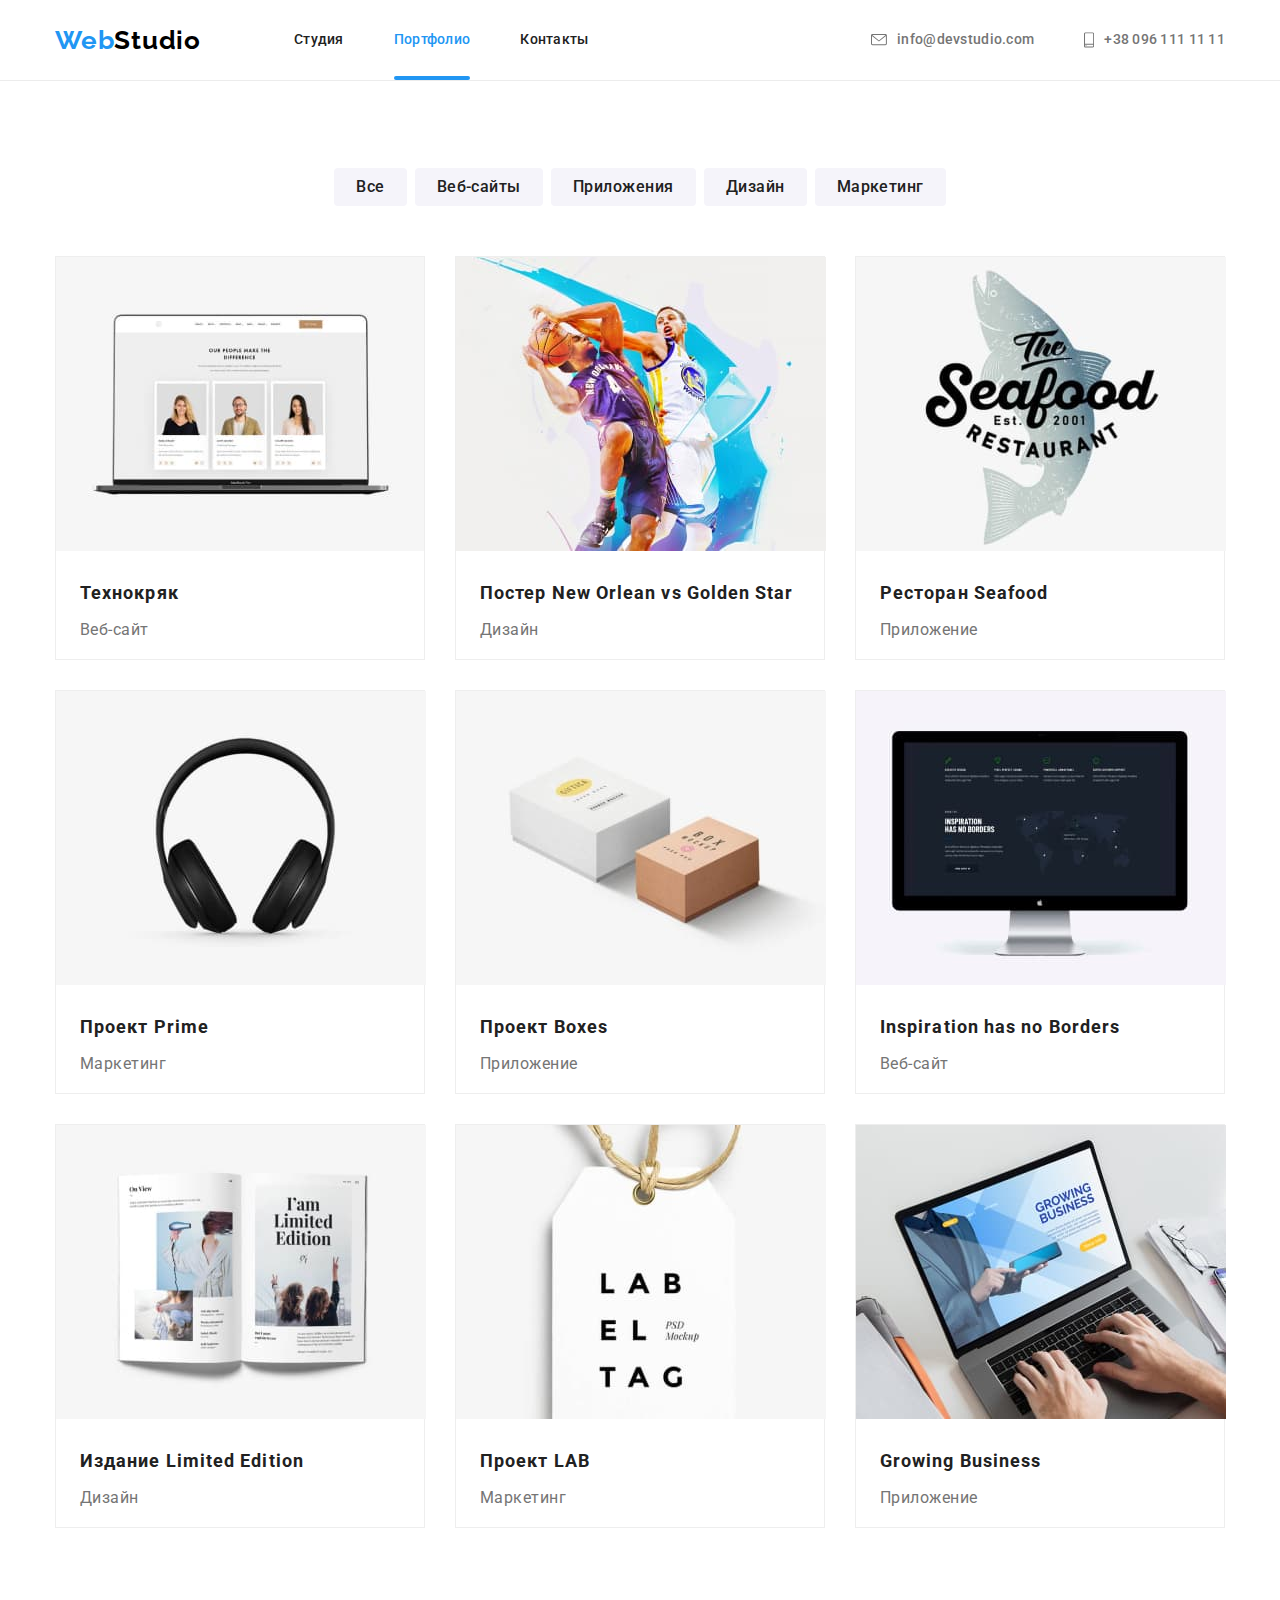
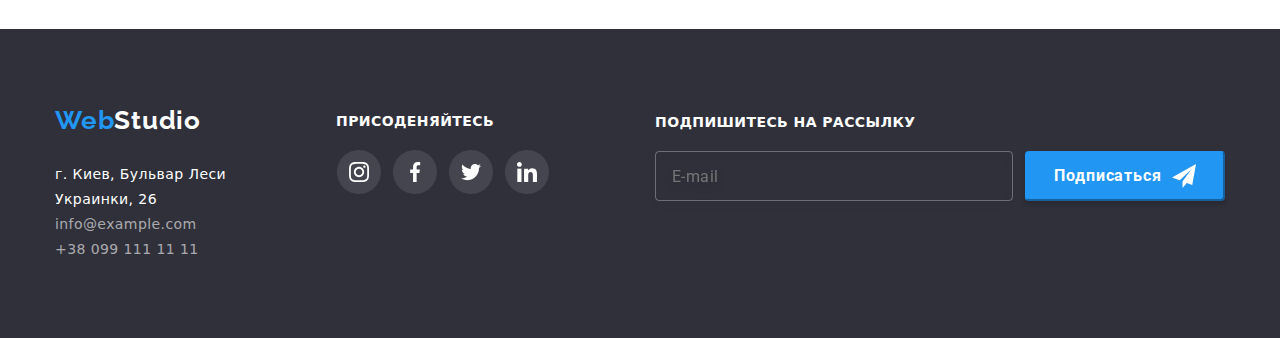
==== portfolio.html @ e0a7408a "start" ====
<!DOCTYPE html>
<!--goit-markup-hw-06 DENYS TYMOFIEIEV-->
<!--Страница Портфолио-->
<html lang="ru">
  <head>
    <meta charset="UTF-8" />
    <meta name="viewport" content="width=device-width, initial-scale=1.0" />
    <title>Портфолио</title>
    <!--Connect stylesheet file-->
    <link
      href="https://fonts.googleapis.com/css2?family=Raleway:wght@400;500;700&family=Roboto:wght@400;500;700;900&display=swap"
      rel="stylesheet"
    />
    <link rel="stylesheet" href="./css/modern-normalize.css" />
    <link rel="stylesheet" href="./css/styles.css" />
  </head>
  <body>
    <header>
      <!-- Main navigation block -->
      <div class="container">
        <nav>
          <!--Logo links in the header-->
          <a href="./">
            <p class="logo-portfolio">
              <span class="logo-blue">Web</span
              ><span class="logo-black">Studio</span>
            </p>
          </a>
          <!--Navigation list links in header-->
          <ul class="nav-block">
            <li class="list"><a href="./">Студия</a></li>
            <li class="list">
              <div>
                <a class="active-link" href="./portfolio.html">Портфолио</a>
              </div>
            </li>
            <li class="list"><a href="">Контакты</a></li>
          </ul>
        </nav>
        <!--Contacts links list in the header-->
        <ul class="ul-contacts">
          <li class="list-contacts">
            <a href="mailto:info@devstudio.com"
              ><svg class="icon-header" width="16" height="12">
                <use href="./images/sprite.svg#icon-hover"></use>
              </svg>
              info@devstudio.com
            </a>
          </li>
          <li class="list-contacts">
            <a href="tel:+380961111111"
              ><svg class="icon-header" width="10" height="16">
                <use href="./images/sprite.svg#icon-smartphone"></use>
              </svg>
              +38 096 111 11 11
            </a>
          </li>
        </ul>
      </div>
    </header>
    <hr
      class="container-head zero"
      align="center"
      width="100%"
      size="1"
      color="#ececec"
    />
    <main>
      <!--main content new page-->
      <h1 class="no-display">Портфолио</h1>
      <!--Section button select-->
      <div class="portfolio-content container">
        <ul class="search-menu">
          <li><button class="filter">Все</button></li>
          <li><button class="filter">Веб-сайты</button></li>
          <li><button class="filter">Приложения</button></li>
          <li><button class="filter">Дизайн</button></li>
          <li><button class="filter">Маркетинг</button></li>
        </ul>
      </div>
      <section class="portfolio-section">
        <div class="container">
          <!--Content-projects-section-->
          <ul class="portfolio-projects">
            <li class="project-li">
              <a href=""
                ><div class="project-im">
                  <img
                    src="images/img-portfolio/img-tehnocrack.jpg"
                    alt="Приложение на ноутбуке"
                  />
                  <p class="project-text">
                    Технокряк это современная площадка распространения
                    коронавируса. Компании используют эту платформу для
                    цифрового шпионажа и атак на защищённые сервера конкурентов.
                  </p>
                </div>

                <h2 class="img-head">Технокряк</h2>
                <p class="img-p">Веб-сайт</p>
              </a>
            </li>
            <li>
              <a href=""
                ><img
                  src="images/img-portfolio/img-poster-neworlean.jpg"
                  alt="Баскетболисты на постере"
                />
                <h2 class="img-head">Постер New Orlean vs Golden Star</h2>
                <p class="img-p">Дизайн</p>
              </a>
            </li>
            <li>
              <a href=""
                ><img
                  src="images/img-portfolio/img-rest-sea-food.jpg"
                  alt="Логотип ресторана Seafood"
                />
                <h2 class="img-head">Ресторан Seafood</h2>
                <p class="img-p">Приложение</p>
              </a>
            </li>
            <li>
              <a href=""
                ><img
                  src="images/img-portfolio/img-proj-prime.jpg"
                  alt="Наушники"
                />
                <h2 class="img-head">Проект Prime</h2>
                <p class="img-p">Маркетинг</p>
              </a>
            </li>
            <li>
              <a href=""
                ><img
                  src="images/img-portfolio/img-proj-boxes.jpg"
                  alt="2 картонные коробки"
                />
                <h2 class="img-head">Проект Boxes</h2>
                <p class="img-p">Приложение</p>
              </a>
            </li>
            <li>
              <a href=""
                ><img
                  src="images/img-portfolio/img-inspiration-no-borders.jpg"
                  alt="Приложение на MacBook"
                />
                <h2 class="img-head">Inspiration has no Borders</h2>
                <p class="img-p">Веб-сайт</p>
              </a>
            </li>
            <li>
              <a href=""
                ><img
                  src="images/img-portfolio/img-limited-edition.jpg"
                  alt="Книга"
                />
                <h2 class="img-head">Издание Limited Edition</h2>
                <p class="img-p">Дизайн</p>
              </a>
            </li>
            <li>
              <a href=""
                ><img
                  src="images/img-portfolio/img-proj-lab.jpg"
                  alt="Этикетка проекта LAB"
                />
                <h2 class="img-head">Проект LAB</h2>
                <p class="img-p">Маркетинг</p>
              </a>
            </li>
            <li>
              <a href=""
                ><img
                  src="images/img-portfolio/img-growing-business.jpg"
                  alt="Приложение Growing Business на ноутбуке"
                />
                <h2 class="img-head">Growing Business</h2>
                <p class="img-p">Приложение</p>
              </a>
            </li>
          </ul>
        </div>
      </section>
    </main>
    <footer>
      <!--Logo links in the header-->
      <!--Logo links in the header-->
      <div class="container down-page">
        <ul class="footer-ul">
          <li class="footer-col">
            <a href="./">
              <p class="logodown">
                <span class="logo-blue">Web</span><span class="logo-white">Studio</span>
              </p>
            </a>
            <address class="adr">
              <span>г. Киев, Бульвар Леси Украинки, 26</span> <br />
              <a href="mailto:info@example.com"> info@example.com </a>
              <br />
              <a href="tel:++++++++79212285443"> +38 099 111 11 11 </a>
            </address>
          </li>
          <li>
            <p class="add">ПРИСОДЕНЯЙТЕСЬ</p>
            <ul class="social-ul-down">
              <li class="social-li-down">
                <a href="">
                  <svg class="social-link" width="20" height="20">
                    <use href="./images/sprite.svg#icon-instagram"></use>
                  </svg>
                </a>
              </li>
              <li class="social-li-down">
                <a href="">
                  <svg class="social-link" width="20" height="20">
                    <use href="./images/sprite.svg#icon-facebook"></use>
                  </svg>
                </a>
              </li>
              <li class="social-li-down">
                <a href="">
                  <svg class="social-link" width="20" height="20">
                    <use href="./images/sprite.svg#icon-twitter"></use>
                  </svg>
                </a>
              </li>
              <li class="social-li-down">
                <a href="">
                  <svg class="social-link" width="20" height="20">
                    <use href="./images/sprite.svg#icon-linkedin"></use>
                  </svg>
                </a>
              </li>
            </ul>
          </li>
          <li>
            <div class="subscribe-div">
              <label class="subscribe-label" for="sum-mail">ПОДПИШИТЕСЬ НА РАССЫЛКУ</label>
              <input class="subscribe-input" type="email" name="r-email" id="sub-mail" placeholder="E-mail" />
      
            </div>
          <li>
            <button type="submit" class="subscribe-button" id="sub-mail">
              <span>Подписаться </span>
              <svg class="icon-subs" width="24" height="24">
                <use href="./images/sprite.svg#icon-send"></use>
              </svg>
            </button>
          </li>
          </li>
        </ul>
      </div>
    </footer>
  </body>
</html>
---- css/styles.css ----
/*Палітра основних кольорів*/
/*Logo-blue color: #2196F3;*/
/*Logo-black color: #000000;*/
/*Logo-white color: #FFFFFF;*/
/*h2-text color: #212121;*/
/*p-text color: #757575;*/
/*footer-header background: #2F303A;*/
/*our team section background: #F5F4FA;*/
:root {
  --Logo-blue-color: #2196f3;
  --Logo-black-color: #000000;
  --Logo-white-color: #ffffff;
  --h2-text-color: #212121;
  --p-text-color: #757575;
  --footer-header-background: #2f303a;
  --our-team-background: #f5f4fa;
  --new-bg-hero: #c4c4c4;
}
header > div {
  align-items: center;

  background-color: var(--Logo-white-color);
  font-family: Roboto;
  font-style: normal;
  font-weight: 500;
  font-size: 14px;
  line-height: 1.14;
  letter-spacing: 0.02em;
}
main {
  font-family: Roboto;
}
a {
  text-decoration: none;
}
ul {
  list-style: none;
  padding-left: 0;
}
h1 {
  margin-top: 0;
  margin-bottom: 0;
}
h2 {
  margin-top: 0;
  margin-bottom: 0;

  color: var(--h2-text-color);
  font-style: normal;
  font-weight: bold;
  font-size: 36px;
  line-height: 42px;
  letter-spacing: 0.03em;
}
/*Logo style*/
nav > a {
  display: block;
  margin-right: 93px;
}
p.logo {
  font-family: Raleway;
  font-style: normal;
  font-weight: bold;
  font-size: 26px;
  line-height: 31px;
  letter-spacing: 0.03em;
  text-shadow: 0px 4px 4px rgba(0, 0, 0, 0.25);
}
p.logo-portfolio {
  font-family: Raleway;
  font-style: normal;
  font-weight: bold;
  font-size: 26px;
  line-height: 31px;
  letter-spacing: 0.03em;
}
p.logodown {
  margin: 0px, 0px, 20px, 0px;
  font-family: Raleway;
  font-style: normal;
  font-weight: bold;
  font-size: 26px;
  line-height: 31px;
  letter-spacing: 0.03em;
}
span.logo-blue {
  color: var(--Logo-blue-color);
}
span.logo-black {
  color: var(--Logo-black-color);
}
span.logo-white {
  color: var(--Logo-white-color);
}
nav {
  display: flex;
  align-items: center;
}
/*Загальні параметри контейнера для макета*/
.container {
  display: flex;
  width: 1200px;
  padding-left: 15px;
  padding-right: 15px;
  margin-left: auto;
  margin-right: auto;
}
header > div {
  align-items: center;
  max-height: 80px;

  background-color: var(--Logo-white-color);
  font-family: Roboto;
  font-style: normal;
  font-weight: 500;
  font-size: 14px;
  line-height: 1.14;
  letter-spacing: 0.02em;
}
.list > a {
  color: var(--h2-text-color);
  transition-property: color;
  transition-duration: 250ms;
  transition-timing-function: cubic-bezier(0.4, 0, 0.2, 1);
}
.list > a:hover,
.list > a:focus {
  color: var(--Logo-blue-color);
}
/*Пошта та телефон в хедері*/
.ul-contacts {
  display: flex;
  align-items: center;
  margin-left: auto;
}
.ul-contacts li:not(:last-child) {
  margin-right: 50px;
}

.list-contacts > a {
  display: flex;
  align-items: center;
  color: var(--p-text-color);
  fill: #757575;
  transition-property: color fill;
  transition-duration: 250ms;
  transition-timing-function: cubic-bezier(0.4, 0, 0.2, 1);
}
.list-contacts > a:hover,
.list-contacts > a:focus {
  color: var(--Logo-blue-color);
  fill: var(--Logo-blue-color);
}
.list {
  position: relative;
}

.list div::after {
  content: "";
  position: absolute;

  width: 100%;
  height: 4px;
  border-radius: 2px;
  bottom: -32px;
  left: 0px;
  background-color: var(--Logo-blue-color);
}
/* nav-block стилі для блоку посилань хедера*/
.nav-block {
  display: flex;
  padding-left: 0;
}
.nav-block li:not(:last-child) {
  margin-right: 50px;
}
/* Оформлення ГЕРОЯ*/
.hero {
  display: flex;
  flex-direction: column;
  justify-content: center;
  align-items: center;

  font-family: Roboto;
}
.hero-section {
  padding-top: 184px;
  padding-bottom: 184px;
  background-color: var(--new-bg-hero);
  background-image: linear-gradient(
      to right,
      rgba(47, 48, 58, 0.4),
      rgba(47, 48, 58, 0.4)
    ),
    url("../images/image-for-hero.jpg");
  background-repeat: no-repeat;
  background-position: center;
}
.hero > h1 {
  color: var(--Logo-white-color);
  font-family: Roboto;
  font-style: normal;
  font-weight: 900;
  font-size: 44px;
  line-height: 60px;
  text-align: center;
  letter-spacing: 0.06em;
  text-transform: uppercase;
}
.hero-button {
  box-sizing: content-box;
  width: 200px;
  height: 50px;
  margin: 30px;
  border: var(--Logo-blue-color);
  border-radius: 4px;
  background-color: var(--Logo-blue-color);
  color: var(--Logo-white-color);
  font-style: normal;
  font-weight: bold;
  font-size: 16px;
  line-height: 30px;
  letter-spacing: 0.06em;

  transition-property: background-color;
  transition-duration: 250ms;
  transition-timing-function: cubic-bezier(0.4, 0, 0.2, 1);
}
.hero-button:hover,
.hero-button:focus {
  background-color: #188ce8;
  color: var(--Logo-white-color);
  font-style: normal;
  font-weight: bold;
  font-size: 16px;
  line-height: 30px;
  text-align: center;
  letter-spacing: 0.06em;
}
/*Оформлення ПЕРЕВАГИ*/
.advantage {
  padding-top: 94px;
}

.advantage h3 {
  margin-top: 30px;
  margin-bottom: 10px;
  color: var(--h2-text-color);
  font-style: normal;
  font-weight: bold;
  font-size: 14px;
  line-height: 16px;
  letter-spacing: 0.03em;
  text-transform: uppercase;
}
.advantage p {
  max-width: 270px;
  margin: 0;

  color: var(--p-text-color);
  font-style: normal;
  font-weight: normal;
  font-size: 14px;
  line-height: 24px;
  letter-spacing: 0.03em;
}
.advantage ul {
  display: flex;
  margin-bottom: 0;
  justify-content: space-between;
}
.advantage li:not(:last-child) {
  margin-right: 30px;
}
/* Оформлення ЧИМ МИ ЗАЙМАЄМОСЯ */
.section-wedo {
  padding-top: 94px;
  padding-bottom: 94px;
}
.wedo {
  flex-direction: column;
  margin-bottom: 0px;
}
.wedo > h2 {
  text-align: center;
  margin-bottom: 0px;
}
.wedo-img a {
  display: block;
  margin-bottom: 0px;
}
.wedo-img {
  display: flex;
  justify-content: space-between;
  margin-top: 50px;
  margin-bottom: 0px;
}
.wedo-li {
  position: relative;
  max-height: 294px;
}
.wedo-box {
  position: absolute;

  width: 100%;
  height: 70px;
  margin: 0%;
  bottom: 0px;
  left: 0px;
  display: flex;
  justify-content: center;
  align-items: center;
  font-style: normal;

  font-weight: bold;
  font-size: 14px;
  line-height: 16px;
  text-align: center;
  letter-spacing: 0.03em;
  text-transform: uppercase;

  color: var(--Logo-white-color);
  background: rgba(47, 48, 58, 0.8);
  pointer-events: none;
}
/* Оформлення Наша Команда*/
.team-section {
  padding-top: 94px;
  padding-bottom: 94px;
  background-color: var(--our-team-background);
}
.team {
  flex-direction: column;
  justify-content: center;
  align-items: center;
  font-style: normal;
  font-weight: 500;
  font-size: 16px;
  line-height: 19px;
  text-align: center;
  letter-spacing: 0.03em;
}
.team > h2 {
  margin-bottom: 50px;
  font-style: normal;
  font-weight: bold;
  font-size: 36px;
  line-height: 42px;
  text-align: center;
  letter-spacing: 0.03em;
}
.team > ul {
  display: flex;
  margin-bottom: 0px;
  margin-top: 0px;
  margin-left: auto;
  margin-right: auto;
  justify-content: space-between;
}
.team-ul > li {
  max-width: 270px;
  max-height: 428px;

  background-color: var(--Logo-white-color);
  box-shadow: 0px 1px 3px rgba(0, 0, 0, 0.12), 0px 1px 1px rgba(0, 0, 0, 0.14),
    0px 2px 1px rgba(0, 0, 0, 0.2);
  border-radius: 0px 0px 4px 4px;
}
.team li:not(:last-child) {
  margin-right: 30px;
}
.team h3 {
  padding-top: 30px;
  margin-bottom: 10px;
  margin-top: 0px;
  color: var(--h2-text-color);
  font-style: normal;
  font-weight: 500;
  font-size: 16px;
  line-height: 19px;
  text-align: center;
  letter-spacing: 0.03em;
}
.team p {
  box-sizing: border-box;
  padding-bottom: 16px;
  margin-top: 0px;
  margin-bottom: 0px;
  color: var(--p-text-color);
  font-style: normal;
  font-weight: normal;
  font-size: 16px;
  line-height: 19px;
  text-align: center;
  letter-spacing: 0.03em;
}
/*Елементи підвалу*/
footer {
  display: flex;
  padding-top: 60px;
  padding-bottom: 60px;
  background-color: var(--footer-header-background);
}
.footer-ul {
  display: flex;
  flex-direction: row;
}

address {
  font-style: normal;
  font-weight: normal;
  font-size: 14px;
  line-height: 24px;
  letter-spacing: 0.03em;
}
.footer-col {
  margin-right: 70px;
}
.down-page {
  flex-direction: column;
  align-items: flex-start;
}
footer a > p {
  margin-top: 0;
}

.adr span {
  margin-bottom: 9px;
  color: var(--Logo-white-color);
  font-style: normal;
  font-weight: normal;
  font-size: 14px;
  line-height: 1.71;
  /* or 171% */
  letter-spacing: 0.03em;
}
.adr a {
  color: rgba(255, 255, 255, 0.6);
  font-style: normal;
  font-weight: normal;
  font-size: 14px;
  line-height: 1.71;
  /* or 171% */
  letter-spacing: 0.03em;
  margin-bottom: 9px;
}
a.active-link {
  color: var(--Logo-blue-color);
}
button.filter {
  padding: 6px 22px 6px 22px;
  color: var(--h2-text-color);
  background-color: var(--our-team-background);
  font-style: normal;
  font-weight: 500;
  font-size: 16px;
  line-height: 26px;
  text-align: center;
  letter-spacing: 0.03em;
  border-radius: 4px;
  box-shadow: none;
  border: none;
  transition-property: color background-color;
  transition-duration: 250ms;
  transition-timing-function: cubic-bezier(0.4, 0, 0.2, 1);
}
button.filter:hover,
button.active:focus {
  color: var(--Logo-white-color);
  background-color: var(--Logo-blue-color);
  font-style: normal;
  font-weight: 500;
  font-size: 16px;
  line-height: 26px;
  text-align: center;
  letter-spacing: 0.03em;
  border-color: var(--Logo-white-color);
  box-shadow: 0px 4px 5px 0 rgba(0, 0, 0, 0.5); /* Параметры тени */
}
h2.img-head {
  color: var(--h2-text-color);
  font-style: normal;
  font-weight: bold;
  font-size: 18px;
  line-height: 36px;
  letter-spacing: 0.06em;
}
p.img-p {
  color: var(--p-text-color);
  font-style: normal;
  font-weight: normal;
  font-size: 16px;
  line-height: 30px;
  letter-spacing: 0.03em;
}
/* PORTFOLIO - PAGE Styles*/
/* PORTFOLIO - PAGE Styles*/
/* PORTFOLIO - PAGE Styles*/

.no-display {
  display: none;
}
.zero {
  margin-bottom: 0px;
  margin-top: 0px;
}
.search-menu {
  display: flex;
  justify-content: center;
  margin-top: 87px;
  margin-bottom: 50px;
}
.search-menu > li:not(:last-child) {
  margin-right: 8px;
}
.portfolio-section {
  margin-top: 0px;
  margin-bottom: 101px;
}
.portfolio-content {
  flex-direction: column;
  justify-content: center;
}
.portfolio-projects {
  display: flex;
  flex-wrap: wrap;
  justify-content: center;
  margin-top: 0px;
  margin-bottom: 0px;
}
.portfolio-projects > li {
  box-sizing: border-box;
  max-width: 370px;
  max-height: 404px;
  margin-top: 0px;
  margin-bottom: 0px;
  border-style: solid;
  border-width: 1px;
  border-color: #eeeeee;
}
.portfolio-projects > li:hover,
.portfolio-projects > li:focus {
  box-shadow: 0px 1px 1px rgba(0, 0, 0, 0.12), 0px 4px 4px rgba(0, 0, 0, 0.06),
    1px 4px 6px rgba(0, 0, 0, 0.16);
}
.portfolio-projects > li:not(:nth-last-child(-n + 3)) {
  margin-bottom: 30px;
}
.portfolio-projects > li:not(:nth-child(3n + 0)) {
  margin-right: 30px;
}
.portfolio-projects > li > a > h2 {
  box-sizing: border-box;
  margin-left: 24px;
  margin-bottom: 4px;
  padding-top: 20px;
}
.portfolio-projects > li > a > p {
  box-sizing: border-box;
  margin-left: 24px;
  margin-top: 0px;
  margin-bottom: 0px;
  padding-bottom: 20px;
}
/* ОФОРМЛЕННЯ ГРАФІКИ*/
/* ОФОРМЛЕННЯ ГРАФІКИ*/
/* ОФОРМЛЕННЯ ГРАФІКИ*/
.icon-header {
  margin-right: 10px;
}
.icon-adv {
  display: flex;
  width: 270px;
  height: 120px;
  background-color: #f5f4fa;
  justify-content: center;
  align-items: center;
}
.icon-adv > svg {
  align-content: center;
}
.social-ul li:not(:last-child) {
  margin-right: 10px;
}
.social-li a {
  display: inline-flex;
  justify-content: center;
  align-items: center;
  fill: #afb1b8;
  border-width: 1px;
  border-style: solid;
  padding: 12px 12px 12px 12px;
  border-radius: 50%;
  border-color: var(--Logo-white-color);
  transition-property: color fill border-color background-color;
  transition-duration: 250ms;
  transition-timing-function: cubic-bezier(0.4, 0, 0.2, 1);
}
.social-li a:hover,
.social-li a:focus {
  fill: var(--Logo-white-color);
  border-color: var(--Logo-blue-color);
  background-color: var(--Logo-blue-color);
}
.social-ul {
  display: flex;
  flex-direction: row;
  justify-content: center;
  padding-bottom: 30px;
}
.client-link {
  display: inline-flex;
  justify-content: center;
  align-items: center;
  width: 170px;
  height: 90px;
  fill: #afb1b8;
  border-width: 1px;
  border-style: solid;
  padding: auto;

  border-radius: 4px;
  border-color: #afb1b8;

  transition-property: fill;
  transition-duration: 250ms;
  transition-timing-function: cubic-bezier(0.4, 0, 0.2, 1);
}
.client-link:hover,
.client-link:focus {
  fill: var(--Logo-blue-color);
  border-color: var(--Logo-blue-color);
}
.client-ul {
  display: inline-flex;
  flex-direction: row;
  margin-top: 50px;
}
.client-ul li:not(:last-child) {
  margin-right: 30px;
  margin-bottom: 0px;
}
.social-li-down a {
  display: inline-flex;
  justify-content: center;
  align-items: center;
  fill: var(--Logo-white-color);
  border-width: 1px;
  border-style: solid;
  padding: 12px 12px 12px 12px;
  border-radius: 50%;
  border-color: var(--footer-header-background);
  background-color: rgba(255, 255, 255, 0.1);

  transition-property: fill border-color background-color;
  transition-duration: 250ms;
  transition-timing-function: cubic-bezier(0.4, 0, 0.2, 1);
}
.social-li-down a:hover,
.social-li-down a:focus {
  fill: var(--Logo-white-color);
  border-color: var(--Logo-blue-color);
  background-color: var(--Logo-blue-color);
}
.social-ul-down li:not(:last-child) {
  margin-right: 10px;
}
.social-ul-down {
  display: flex;
  flex-direction: row;
}
.add {
  margin-top: 8px;
  margin-bottom: 20px;
  font-style: normal;
  font-weight: bold;
  font-size: 14px;
  line-height: 16px;
  letter-spacing: 0.03em;
  text-transform: uppercase;
  color: var(--Logo-white-color);
}
.pr-div {
  width: 100%;
  height: 100%;
}
/* Портфолио переход для проекта*/
.project-im {
  position: relative;
  overflow: hidden;
}
.project-text {
  position: absolute;
  opacity: 1;
  /*0*/
  width: 100%;
  height: 100%;
  padding: 63px 24px 63px 24px;
  bottom: -4px;
  left: 0px;
  background-color: rgba(33, 150, 243, 0.9);
  font-family: Roboto;
  font-style: normal;
  font-weight: normal;
  font-size: 18px;
  line-height: 1.56;
  /* or 156% */
  letter-spacing: 0.03em;
  color: var(--Logo-white-color);
  overflow: hidden;
  transform: translateY(316px);
  transition-property: transform;
  transition-duration: 250ms;
  transition-timing-function: cubic-bezier(0.4, 0, 0.2, 1);
}

.project-li:hover .project-text,
.project-li:focus .project-text {
  transform: translateY(15px);
}
section > div > ul::backdrop {
  background-color: var(--p-text-color);
}
.is-hidden {
  display: none;
}

.modal {
  width: 528px;
  height: 581px;

  text-align: center;
  padding-left: 40px;
  padding-right: 40px;

  background-color: var(--Logo-white-color);
  background: #ffffff;
  box-shadow: 0px 1px 3px rgba(0, 0, 0, 0.12), 0px 1px 1px rgba(0, 0, 0, 0.14),
    0px 2px 1px rgba(0, 0, 0, 0.2);
  border-radius: 4px;
  position: absolute;
  top: 221px;
  right: 0;
  bottom: 0;
  left: 0;
  margin: auto;
}
form {
  padding: 0%;
  margin: 0%;
}
form > div > h2 {
  margin-top: 40px;

  font-family: Roboto;
  font-style: normal;
  font-weight: bold;
  font-size: 20px;
  line-height: 1.15;
  text-align: center;
  letter-spacing: 0.03em;

  color: var(--h2-text-color);
}
.form-div {
  position: relative;
  display: flex;
  flex-direction: column;
}
input,
textarea {
  outline: none;
}
.form-input {
  display: flex;
  align-items: center;
  margin-top: 28px;
  padding-left: 30px;
  height: 40px;
  border: 1px solid rgba(33, 33, 33, 0.2);
  box-sizing: border-box;
  border-radius: 4px;
  transition-property: border;
  transition-duration: 250ms;
}
textarea {
  margin: 0%;
}
.form-com {
  resize: none;
  height: 120px;
  padding-left: 10px;
  padding-top: 5px;
}

.form-label {
  position: absolute;
  transform: translateX(0px) translateY(10px);

  font-family: Roboto;
  font-style: normal;
  font-weight: normal;
  font-size: 12px;
  line-height: 14px;
  /* identical to box height */

  letter-spacing: 0.01em;

  color: #757575;
}
/*transition-property: color;
  transition-duration: 250ms;
}*/
/*demo  for move label
.form-input:focus + .form-label,
.form-input:not(:placeholder-shown) + .form-label {
}
*/

.form-icon {
  position: absolute;
  transform: translateX(14px) translateY(350%);
  transition-property: fill;
  transition-duration: 250ms;
}
.form-div:focus-within > .form-icon
/*.form-div:focus-within > .form-input,
.form-div:focus-within > .form-label*/ {
  fill: var(--Logo-blue-color);
  color: var(--Logo-blue-color);
  border-color: var(--Logo-blue-color);
}
/*
.form-div:focus-within > .form-label {
  color: var(--Logo-blue-color);
}
*/
.form-input:focus {
  border: 1px solid #2196f3;
}
.apply > span {
  display: inline-block;
  margin-top: 20px;
  font-family: Roboto;
  font-style: normal;
  font-weight: normal;
  font-size: 14px;
  line-height: 1.71;
  /* identical to box height, or 171% */
  letter-spacing: 0.03em;
  color: #757575;
}
.apply a {
}
.checkbox {
  padding-top: 20px;
  -webkit-appearance: none;
  -moz-appearance: none;
  appearance: none;

  position: absolute;
}
.icon-f {
  width: 16px;
  height: 15px;
  border: 2px solid #212121;
  border-radius: 4px;
  transform: translateY(2px);
}
.checkbox:checked + .icon-f {
  border-color: var(--Logo-blue-color);
  background-color: var(--Logo-blue-color);
  background-image: url("../images/form-icons/icon-check.svg");
  background-size: contain;
  background-origin: border-box;
}
.subm {
  width: 200px;
  height: 50px;
  margin-top: 40px;
  background: var(--Logo-blue-color);
  border-color: var(--Logo-blue-color);
  box-shadow: 0px 4px 4px rgba(0, 0, 0, 0.15);
  border-radius: 4px;

  font-family: Roboto;
  font-style: normal;
  font-weight: bold;
  font-size: 16px;
  line-height: 1.87;

  letter-spacing: 0.06em;
  color: var(--Logo-white-color);
  transition-property: background-color;
  transition-duration: 250ms;
}
.subm:hover,
.subm:focus {
  background-color: #188ce8;
}
.close-f {
  position: relative;
}
.xclose {
  position: absolute;
  padding: 0%;
  width: 30px;
  height: 30px;
  border-radius: 50%;
  border: 1px solid rgba(0, 0, 0, 0.1);
  background-color: var(--Logo-white-color);
  transform: translateX(228px) translateY(-542px);
  transition-property: fill;
  transition-duration: 250ms;
}
.xclose:hover,
.xclose:focus {
  fill: var(--Logo-blue-color);
}
.subscribe-div {
  margin-top: 8px;
  height: 86px;
  margin-left: 105px;
}
.subscribe-label {
  font-weight: bold;
  font-size: 14px;
  line-height: 16px;
  letter-spacing: 0.03em;
  color: var(--Logo-white-color);
}
.subscribe-input {
  width: 358px;
  height: 50px;
  margin-top: 20px;
  background-color: transparent;
  border: 1px solid rgba(255, 255, 255, 0.3);
  box-sizing: border-box;
  filter: drop-shadow(0px 4px 4px rgba(0, 0, 0, 0.15));
  padding-left: 16px;
  border-radius: 4px;
  font-family: Roboto;
  font-style: normal;
  font-weight: normal;
  font-size: 16px;
  line-height: 20px;
  /* identical to box height, or 125% */

  display: flex;
  align-items: center;
  letter-spacing: 0.03em;

  color: rgba(255, 255, 255, 0.6);
  transition-property: border;
  transition-duration: 250ms;
}
.subscribe-input:hover,
.subscribe-input:focus {
  border: 1px solid #2196f3;
}

.subscribe-button {
  display: flex;
  justify-content: center;
  align-items: center;
  width: 200px;
  height: 50px;
  margin-top: 46px;
  margin-left: 12px;
  background: #2196f3;
  box-shadow: 0px 4px 4px rgba(0, 0, 0, 0.15);
  border-radius: 4px;
  border-color: var(--Logo-blue-color);
  font-family: Roboto;
  font-style: normal;
  font-weight: bold;
  font-size: 16px;
  line-height: 30px;
  /* identical to box height, or 187% */
  letter-spacing: 0.06em;
  color: var(--Logo-white-color);

  transition-property: background-color;
  transition-duration: 250ms;
  fill: white;
}
.icon-subs {
  margin-left: 10px;
}
.subscribe-button:hover,
.subscribe-button:focus {
  background-color: #188ce8;
}
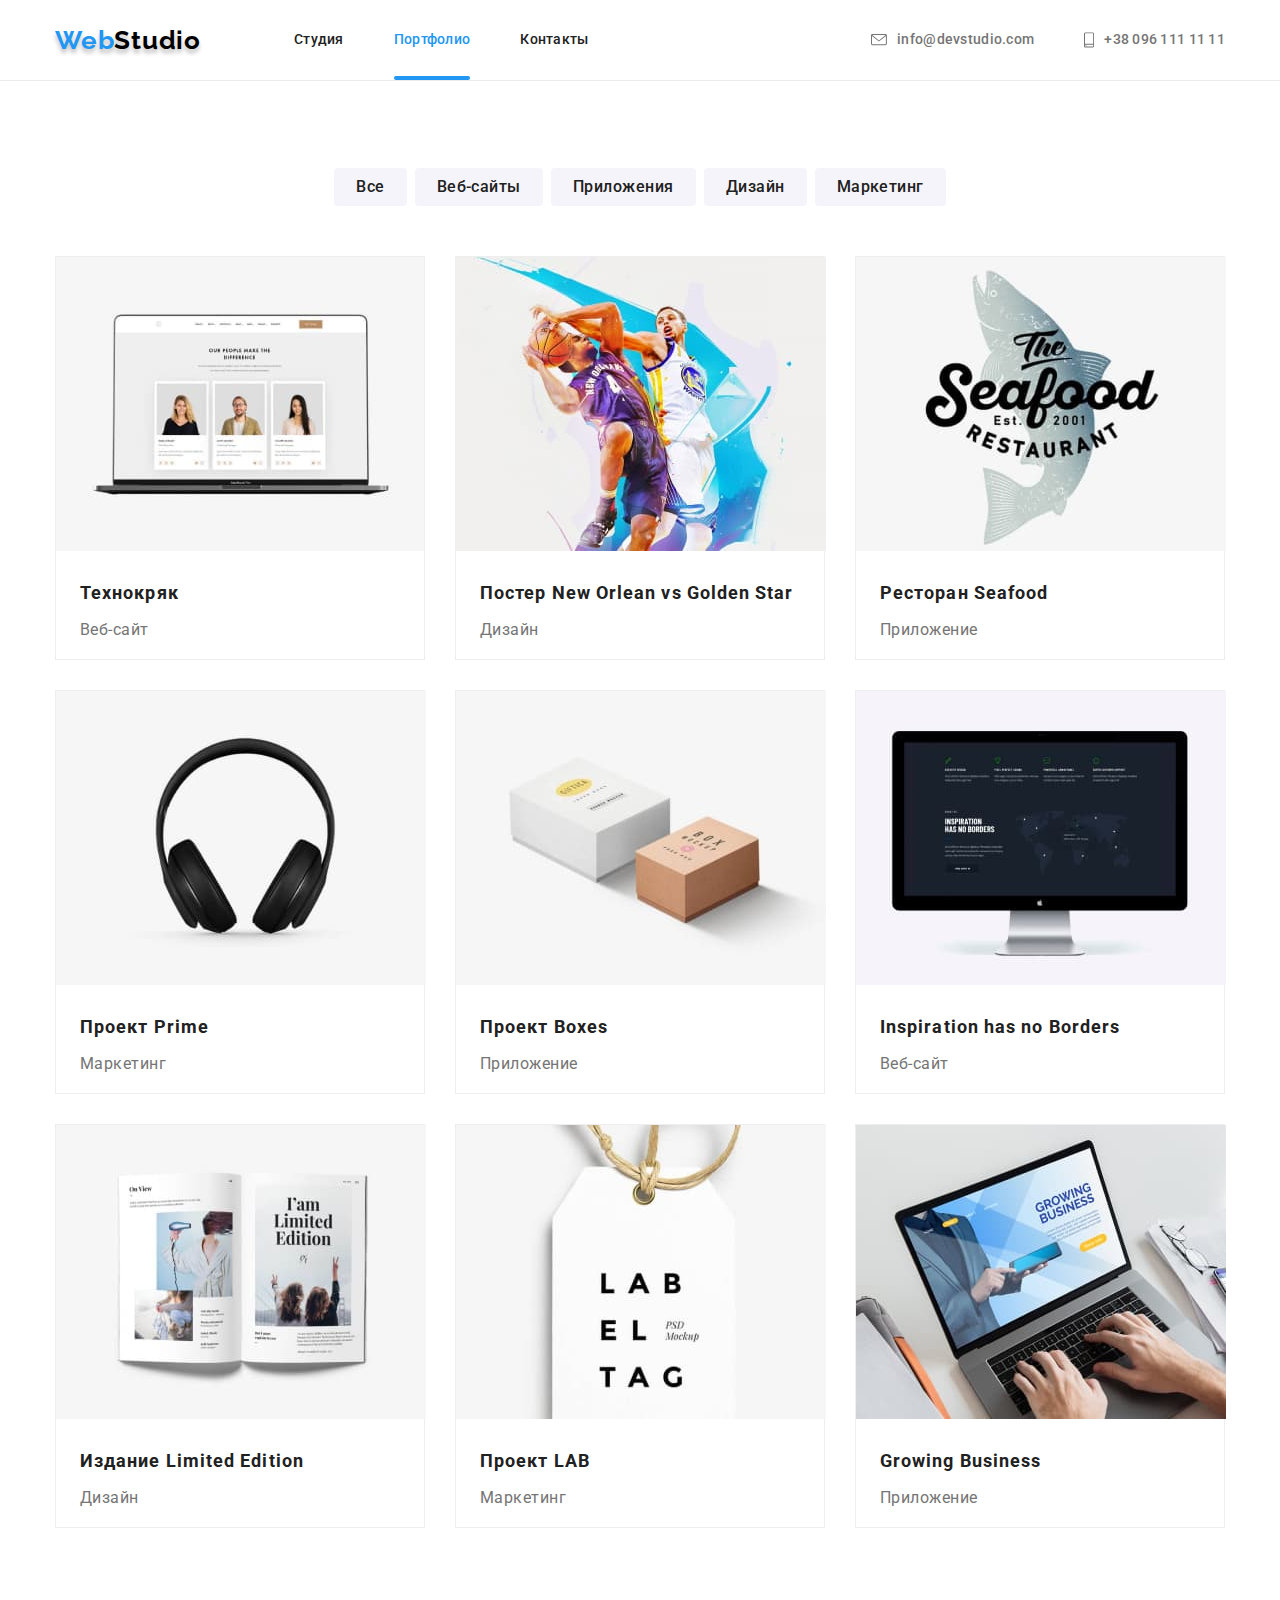
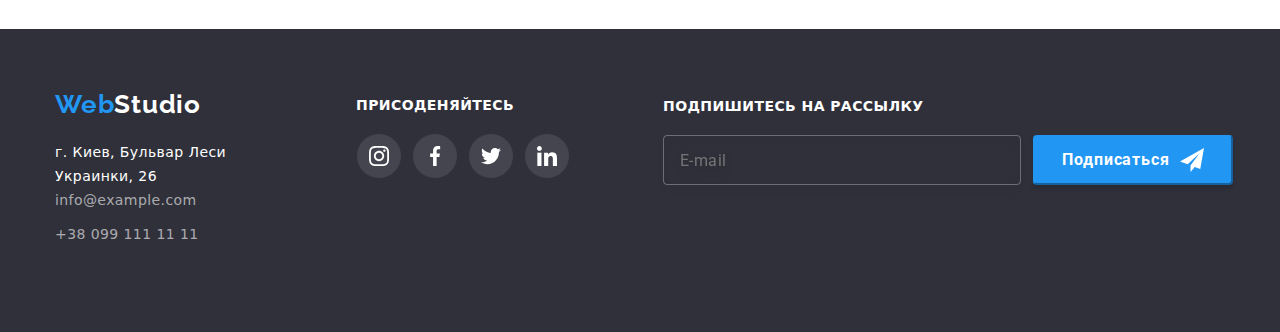
==== commit 6fa5fd37: "2" ====
--- a/portfolio.html
+++ b/portfolio.html
@@ -11,45 +11,46 @@
       href="https://fonts.googleapis.com/css2?family=Raleway:wght@400;500;700&family=Roboto:wght@400;500;700;900&display=swap"
       rel="stylesheet"
     />
+    <link
+      href="https://fonts.googleapis.com/css2?family=Roboto:ital,wght@0,100;0,300;0,400;0,500;0,700;0,900;1,100;1,300;1,400;1,500;1,700;1,900&display=swap"
+      rel="stylesheet">
     <link rel="stylesheet" href="./css/modern-normalize.css" />
     <link rel="stylesheet" href="./css/styles.css" />
   </head>
   <body>
     <header>
       <!-- Main navigation block -->
-      <div class="container">
-        <nav>
+      <div class="header container">
+        <nav class="navigation">
           <!--Logo links in the header-->
-          <a href="./">
-            <p class="logo-portfolio">
-              <span class="logo-blue">Web</span
-              ><span class="logo-black">Studio</span>
+          <a class="navigation__link" href="./">
+            <p class="logo">
+              <span class="logo__text-blue">Web</span><span class="logo__text-black">Studio</span>
             </p>
           </a>
           <!--Navigation list links in header-->
-          <ul class="nav-block">
-            <li class="list"><a href="./">Студия</a></li>
-            <li class="list">
-              <div>
-                <a class="active-link" href="./portfolio.html">Портфолио</a>
-              </div>
-            </li>
-            <li class="list"><a href="">Контакты</a></li>
+
+          <ul class="menu">
+            <li class="menu__list">
+              <div class="menu__list"><a class="menu__link" href="./">Студия</a></div>
+            </li>
+            <li class="menu__list">
+              <div class="menu__list-line"><a class="menu__link-active" href="./portfolio.html">Портфолио</a></div>
+            </li>
+            <li class="menu__list"><a class="menu__link" href="">Контакты</a></li>
           </ul>
         </nav>
         <!--Contacts links list in the header-->
-        <ul class="ul-contacts">
-          <li class="list-contacts">
-            <a href="mailto:info@devstudio.com"
-              ><svg class="icon-header" width="16" height="12">
+        <ul class="contacts">
+          <li class="contacts__list">
+            <a class="contacts__link" href="mailto:info@devstudio.com"><svg class="contacts__icon" width="16" height="12">
                 <use href="./images/sprite.svg#icon-hover"></use>
               </svg>
               info@devstudio.com
             </a>
           </li>
-          <li class="list-contacts">
-            <a href="tel:+380961111111"
-              ><svg class="icon-header" width="10" height="16">
+          <li class="contacts__list">
+            <a class="contacts__link" href="tel:+380961111111"><svg class="contacts__icon" width="10" height="16">
                 <use href="./images/sprite.svg#icon-smartphone"></use>
               </svg>
               +38 096 111 11 11
@@ -184,51 +185,50 @@
         </div>
       </section>
     </main>
-    <footer>
+    <footer class="footer-section">
       <!--Logo links in the header-->
-      <!--Logo links in the header-->
-      <div class="container down-page">
-        <ul class="footer-ul">
-          <li class="footer-col">
+      <div class="container footer">
+        <ul class="footer__list">
+          <li class="footer__item">
             <a href="./">
-              <p class="logodown">
-                <span class="logo-blue">Web</span><span class="logo-white">Studio</span>
+              <p class="logo-down">
+                <span class="logo-down__text-blue">Web</span><span class="logo-down__text-white">Studio</span>
               </p>
             </a>
-            <address class="adr">
-              <span>г. Киев, Бульвар Леси Украинки, 26</span> <br />
-              <a href="mailto:info@example.com"> info@example.com </a>
+            <address class="address">
+              <span class="address__text">г. Киев, Бульвар Леси Украинки, 26</span> <br />
+              <a class="address__link" href="mailto:info@example.com"> info@example.com </a>
               <br />
-              <a href="tel:++++++++79212285443"> +38 099 111 11 11 </a>
+              <a class="address__link" href="tel:+380991111111"> +38 099 111 11 11 </a>
             </address>
           </li>
           <li>
-            <p class="add">ПРИСОДЕНЯЙТЕСЬ</p>
-            <ul class="social-ul-down">
-              <li class="social-li-down">
-                <a href="">
-                  <svg class="social-link" width="20" height="20">
+            <p class="social-add">ПРИСОДЕНЯЙТЕСЬ</p>
+            <ul class="social-add__list">
+              <li class="social-add__item">
+                <a class="social-add__link" href="">
+                  <svg width="20" height="20">
                     <use href="./images/sprite.svg#icon-instagram"></use>
                   </svg>
                 </a>
               </li>
-              <li class="social-li-down">
-                <a href="">
-                  <svg class="social-link" width="20" height="20">
+              <li class="social-add__item">
+                <a class="social-add__link" href="">
+                  <svg width="20" height="20">
                     <use href="./images/sprite.svg#icon-facebook"></use>
                   </svg>
                 </a>
               </li>
-              <li class="social-li-down">
-                <a href="">
-                  <svg class="social-link" width="20" height="20">
+              <li class="social-add__item">
+                <a class="social-add__link" href="">
+                  <svg width="20" height="20">
                     <use href="./images/sprite.svg#icon-twitter"></use>
                   </svg>
                 </a>
               </li>
-              <li class="social-li-down">
-                <a href="">
-                  <svg class="social-link" width="20" height="20">
+              <li class="social-add__item">
+                <a class="social-add__link" href="">
+                  <svg width="20" height="20">
                     <use href="./images/sprite.svg#icon-linkedin"></use>
                   </svg>
                 </a>
@@ -236,13 +236,13 @@
             </ul>
           </li>
           <li>
-            <div class="subscribe-div">
-              <label class="subscribe-label" for="sum-mail">ПОДПИШИТЕСЬ НА РАССЫЛКУ</label>
-              <input class="subscribe-input" type="email" name="r-email" id="sub-mail" placeholder="E-mail" />
-      
+            <div class="subs">
+              <label class="subs__label" for="sum-mail">ПОДПИШИТЕСЬ НА РАССЫЛКУ</label>
+              <input class="subs__input" type="email" name="r-email" id="sub-mail" placeholder="E-mail" />
+    
             </div>
           <li>
-            <button type="submit" class="subscribe-button" id="sub-mail">
+            <button type="submit" class="subs__button" id="sub-mail">
               <span>Подписаться </span>
               <svg class="icon-subs" width="24" height="24">
                 <use href="./images/sprite.svg#icon-send"></use>
--- a/css/styles.css
+++ b/css/styles.css
@@ -16,7 +16,7 @@
   --our-team-background: #f5f4fa;
   --new-bg-hero: #c4c4c4;
 }
-header > div {
+.header {
   align-items: center;
 
   background-color: var(--Logo-white-color);
@@ -52,12 +52,12 @@
   line-height: 42px;
   letter-spacing: 0.03em;
 }
-/*Logo style*/
-nav > a {
+/*Оформлення ЛОГО*/
+.navigation__link {
   display: block;
   margin-right: 93px;
 }
-p.logo {
+.logo {
   font-family: Raleway;
   font-style: normal;
   font-weight: bold;
@@ -74,8 +74,8 @@
   line-height: 31px;
   letter-spacing: 0.03em;
 }
-p.logodown {
-  margin: 0px, 0px, 20px, 0px;
+.logo-down {
+  margin: 0px 0px 20px 0px;
   font-family: Raleway;
   font-style: normal;
   font-weight: bold;
@@ -83,16 +83,23 @@
   line-height: 31px;
   letter-spacing: 0.03em;
 }
-span.logo-blue {
+.logo__text-blue {
   color: var(--Logo-blue-color);
 }
-span.logo-black {
+.logo__text-black {
   color: var(--Logo-black-color);
 }
-span.logo-white {
-  color: var(--Logo-white-color);
-}
-nav {
+.logo__text-white {
+  color: var(--Logo-white-color);
+}
+
+.logo-down__text-blue {
+  color: var(--Logo-blue-color);
+}
+.logo-down__text-white {
+  color: var(--Logo-white-color);
+}
+.navigation {
   display: flex;
   align-items: center;
 }
@@ -105,7 +112,7 @@
   margin-left: auto;
   margin-right: auto;
 }
-header > div {
+.header {
   align-items: center;
   max-height: 80px;
 
@@ -117,45 +124,18 @@
   line-height: 1.14;
   letter-spacing: 0.02em;
 }
-.list > a {
+/* МЕНЮ НАВІГАЦІЇ*/
+.menu__link {
   color: var(--h2-text-color);
   transition-property: color;
   transition-duration: 250ms;
   transition-timing-function: cubic-bezier(0.4, 0, 0.2, 1);
 }
-.list > a:hover,
-.list > a:focus {
+.menu__link:hover,
+.menu__link:focus {
   color: var(--Logo-blue-color);
 }
-/*Пошта та телефон в хедері*/
-.ul-contacts {
-  display: flex;
-  align-items: center;
-  margin-left: auto;
-}
-.ul-contacts li:not(:last-child) {
-  margin-right: 50px;
-}
-
-.list-contacts > a {
-  display: flex;
-  align-items: center;
-  color: var(--p-text-color);
-  fill: #757575;
-  transition-property: color fill;
-  transition-duration: 250ms;
-  transition-timing-function: cubic-bezier(0.4, 0, 0.2, 1);
-}
-.list-contacts > a:hover,
-.list-contacts > a:focus {
-  color: var(--Logo-blue-color);
-  fill: var(--Logo-blue-color);
-}
-.list {
-  position: relative;
-}
-
-.list div::after {
+.menu__list-line::after {
   content: "";
   position: absolute;
 
@@ -166,13 +146,42 @@
   left: 0px;
   background-color: var(--Logo-blue-color);
 }
-/* nav-block стилі для блоку посилань хедера*/
-.nav-block {
+.menu {
   display: flex;
   padding-left: 0;
 }
-.nav-block li:not(:last-child) {
+.menu .menu__list:not(:last-child) {
   margin-right: 50px;
+}
+.menu__list {
+  position: relative;
+}
+/*Пошта та телефон в хедері*/
+.contacts {
+  display: flex;
+  align-items: center;
+  margin-left: auto;
+}
+.contacts .contacts__list:not(:last-child) {
+  margin-right: 50px;
+}
+
+.contacts__link {
+  display: flex;
+  align-items: center;
+  color: var(--p-text-color);
+  fill: #757575;
+  transition-property: color fill;
+  transition-duration: 250ms;
+  transition-timing-function: cubic-bezier(0.4, 0, 0.2, 1);
+}
+.contacts__link:hover,
+.contacts__link:focus {
+  color: var(--Logo-blue-color);
+  fill: var(--Logo-blue-color);
+}
+.contacts__icon {
+  margin-right: 10px;
 }
 /* Оформлення ГЕРОЯ*/
 .hero {
@@ -196,7 +205,7 @@
   background-repeat: no-repeat;
   background-position: center;
 }
-.hero > h1 {
+.hero__title {
   color: var(--Logo-white-color);
   font-family: Roboto;
   font-style: normal;
@@ -207,7 +216,7 @@
   letter-spacing: 0.06em;
   text-transform: uppercase;
 }
-.hero-button {
+.hero__button {
   box-sizing: content-box;
   width: 200px;
   height: 50px;
@@ -226,8 +235,8 @@
   transition-duration: 250ms;
   transition-timing-function: cubic-bezier(0.4, 0, 0.2, 1);
 }
-.hero-button:hover,
-.hero-button:focus {
+.hero__button:hover,
+.hero__button:focus {
   background-color: #188ce8;
   color: var(--Logo-white-color);
   font-style: normal;
@@ -241,8 +250,18 @@
 .advantage {
   padding-top: 94px;
 }
-
-.advantage h3 {
+.advantage__icon {
+  display: flex;
+  width: 270px;
+  height: 120px;
+  background-color: #f5f4fa;
+  justify-content: center;
+  align-items: center;
+}
+.advantage__image {
+  align-content: center;
+}
+.advantage__title {
   margin-top: 30px;
   margin-bottom: 10px;
   color: var(--h2-text-color);
@@ -253,7 +272,7 @@
   letter-spacing: 0.03em;
   text-transform: uppercase;
 }
-.advantage p {
+.advantage__text {
   max-width: 270px;
   margin: 0;
 
@@ -264,12 +283,12 @@
   line-height: 24px;
   letter-spacing: 0.03em;
 }
-.advantage ul {
+.advantage__list {
   display: flex;
   margin-bottom: 0;
   justify-content: space-between;
 }
-.advantage li:not(:last-child) {
+.advantage__list .advantage__item:not(:last-child) {
   margin-right: 30px;
 }
 /* Оформлення ЧИМ МИ ЗАЙМАЄМОСЯ */
@@ -281,25 +300,32 @@
   flex-direction: column;
   margin-bottom: 0px;
 }
-.wedo > h2 {
-  text-align: center;
-  margin-bottom: 0px;
-}
-.wedo-img a {
+.wedo__title {
+  text-align: center;
+  margin-top: 0;
+  margin-bottom: 0;
+  color: var(--h2-text-color);
+  font-style: normal;
+  font-weight: bold;
+  font-size: 36px;
+  line-height: 42px;
+  letter-spacing: 0.03em;
+}
+.wedo__link {
   display: block;
   margin-bottom: 0px;
 }
-.wedo-img {
+.wedo__list {
   display: flex;
   justify-content: space-between;
   margin-top: 50px;
   margin-bottom: 0px;
 }
-.wedo-li {
+.wedo__item {
   position: relative;
   max-height: 294px;
 }
-.wedo-box {
+.wedo__text {
   position: absolute;
 
   width: 100%;
@@ -340,16 +366,18 @@
   text-align: center;
   letter-spacing: 0.03em;
 }
-.team > h2 {
+.team__title {
   margin-bottom: 50px;
+  margin-top: 0;
+  color: var(--h2-text-color);
   font-style: normal;
   font-weight: bold;
   font-size: 36px;
   line-height: 42px;
-  text-align: center;
-  letter-spacing: 0.03em;
-}
-.team > ul {
+  letter-spacing: 0.03em;
+  text-align: center;
+}
+.team__list {
   display: flex;
   margin-bottom: 0px;
   margin-top: 0px;
@@ -357,7 +385,7 @@
   margin-right: auto;
   justify-content: space-between;
 }
-.team-ul > li {
+.team__item {
   max-width: 270px;
   max-height: 428px;
 
@@ -366,10 +394,11 @@
     0px 2px 1px rgba(0, 0, 0, 0.2);
   border-radius: 0px 0px 4px 4px;
 }
-.team li:not(:last-child) {
+
+.team__list .team__item:not(:last-child) {
   margin-right: 30px;
 }
-.team h3 {
+.team__member {
   padding-top: 30px;
   margin-bottom: 10px;
   margin-top: 0px;
@@ -381,7 +410,7 @@
   text-align: center;
   letter-spacing: 0.03em;
 }
-.team p {
+.team__profession {
   box-sizing: border-box;
   padding-bottom: 16px;
   margin-top: 0px;
@@ -394,57 +423,258 @@
   text-align: center;
   letter-spacing: 0.03em;
 }
+
+/*Buttons -- Social -- Link -- TEAM*/
+
+.social-list .social-list__item :not(:last-child) {
+  margin-right: 10px;
+}
+.social-list__link {
+  display: inline-flex;
+  justify-content: center;
+  align-items: center;
+  fill: #afb1b8;
+  border-width: 1px;
+  border-style: solid;
+  padding: 12px 12px 12px 12px;
+  border-radius: 50%;
+  border-color: var(--Logo-white-color);
+  transition-property: color fill border-color background-color;
+  transition-duration: 250ms;
+  transition-timing-function: cubic-bezier(0.4, 0, 0.2, 1);
+}
+.social-list__link:hover,
+.social-list__link:focus {
+  fill: var(--Logo-white-color);
+  border-color: var(--Logo-blue-color);
+  background-color: var(--Logo-blue-color);
+}
+.social-list {
+  display: flex;
+  flex-direction: row;
+  justify-content: center;
+  padding-bottom: 30px;
+}
+
+/*CLIENTS SECTION*/
+.section-clients {
+  padding-top: 94px;
+  padding-bottom: 94px;
+}
+
+.clients {
+  flex-direction: column;
+  margin-bottom: 0px;
+}
+.clients__title {
+  text-align: center;
+  margin-top: 0;
+  margin-bottom: 0;
+  color: var(--h2-text-color);
+  font-style: normal;
+  font-weight: bold;
+  font-size: 36px;
+  line-height: 42px;
+  letter-spacing: 0.03em;
+}
+
+.clients__link {
+  display: inline-flex;
+  justify-content: center;
+  align-items: center;
+  width: 170px;
+  height: 90px;
+  fill: #afb1b8;
+  border-width: 1px;
+  border-style: solid;
+  padding: auto;
+
+  border-radius: 4px;
+  border-color: #afb1b8;
+
+  transition-property: fill;
+  transition-duration: 250ms;
+  transition-timing-function: cubic-bezier(0.4, 0, 0.2, 1);
+}
+.clients__link:hover,
+.client__link:focus {
+  fill: var(--Logo-blue-color);
+  border-color: var(--Logo-blue-color);
+}
+.clients__list {
+  display: inline-flex;
+  flex-direction: row;
+  margin-top: 50px;
+}
+.clients__list .clients__item:not(:last-child) {
+  margin-right: 30px;
+  margin-bottom: 0px;
+}
+
 /*Елементи підвалу*/
-footer {
-  display: flex;
+.footer-section {
   padding-top: 60px;
   padding-bottom: 60px;
   background-color: var(--footer-header-background);
 }
-.footer-ul {
+.footer {
+  display: flex;
+
+  align-items: flex-start;
+}
+.footer__list {
   display: flex;
   flex-direction: row;
-}
-
-address {
+  margin-top: 0px;
+}
+.footer__item {
+  margin-right: 70px;
+}
+
+.address {
+  width: 231px;
   font-style: normal;
   font-weight: normal;
   font-size: 14px;
   line-height: 24px;
   letter-spacing: 0.03em;
 }
-.footer-col {
-  margin-right: 70px;
-}
-.down-page {
-  flex-direction: column;
-  align-items: flex-start;
-}
-footer a > p {
-  margin-top: 0;
-}
-
-.adr span {
+
+.address__text {
   margin-bottom: 9px;
-  color: var(--Logo-white-color);
+  font-style: normal;
+  font-weight: 400;
+  font-size: 14px;
+  line-height: 24px;
+  letter-spacing: 0.03em;
+  color: var(--Logo-white-color);
+}
+.address__link {
+  display: inline-block;
+  color: rgba(255, 255, 255, 0.6);
   font-style: normal;
   font-weight: normal;
   font-size: 14px;
   line-height: 1.71;
   /* or 171% */
   letter-spacing: 0.03em;
-}
-.adr a {
+  margin-bottom: 9px;
+}
+/*Block ПОДПИСАТЬСЯ*/
+.social-add__link {
+  display: inline-flex;
+  justify-content: center;
+  align-items: center;
+  padding: 12px 12px 12px 12px;
+
+  fill: var(--Logo-white-color);
+  border-width: 1px;
+  border-style: solid;
+
+  border-radius: 50%;
+  border-color: var(--footer-header-background);
+  background-color: rgba(255, 255, 255, 0.1);
+
+  transition-property: fill border-color background-color;
+  transition-duration: 250ms;
+  transition-timing-function: cubic-bezier(0.4, 0, 0.2, 1);
+}
+.social-add__link:hover,
+.social-add__link:focus {
+  fill: var(--Logo-white-color);
+  border-color: var(--Logo-blue-color);
+  background-color: var(--Logo-blue-color);
+}
+.social-add__list li:not(:last-child) {
+  margin-right: 10px;
+}
+.social-add__list {
+  display: flex;
+  flex-direction: row;
+}
+.social-add {
+  margin-top: 8px;
+  margin-bottom: 20px;
+  font-style: normal;
+  font-weight: bold;
+  font-size: 14px;
+  line-height: 16px;
+  letter-spacing: 0.03em;
+  text-transform: uppercase;
+  color: var(--Logo-white-color);
+}
+.subs {
+  margin-top: 8px;
+  height: 86px;
+  margin-left: 93px;
+}
+.subs__label {
+  font-weight: bold;
+  font-size: 14px;
+  line-height: 16px;
+  letter-spacing: 0.03em;
+  color: var(--Logo-white-color);
+}
+.subs__input {
+  width: 358px;
+  height: 50px;
+  margin-top: 20px;
+  background-color: transparent;
+  border: 1px solid rgba(255, 255, 255, 0.3);
+  box-sizing: border-box;
+  filter: drop-shadow(0px 4px 4px rgba(0, 0, 0, 0.15));
+  padding-left: 16px;
+  border-radius: 4px;
+  font-family: Roboto;
+  font-style: normal;
+  font-weight: normal;
+  font-size: 16px;
+  line-height: 20px;
+
+  display: flex;
+  align-items: center;
+  letter-spacing: 0.03em;
+
   color: rgba(255, 255, 255, 0.6);
-  font-style: normal;
-  font-weight: normal;
-  font-size: 14px;
-  line-height: 1.71;
-  /* or 171% */
-  letter-spacing: 0.03em;
-  margin-bottom: 9px;
-}
-a.active-link {
+  transition-property: border;
+  transition-duration: 250ms;
+}
+.subs__input:hover,
+.subs__input:focus {
+  border: 1px solid #2196f3;
+}
+
+.subs__button {
+  display: flex;
+  justify-content: center;
+  align-items: center;
+  width: 200px;
+  height: 50px;
+  margin-top: 46px;
+  margin-left: 12px;
+  background: #2196f3;
+  box-shadow: 0px 4px 4px rgba(0, 0, 0, 0.15);
+  border-radius: 4px;
+  border-color: var(--Logo-blue-color);
+  font-family: Roboto;
+  font-style: normal;
+  font-weight: bold;
+  font-size: 16px;
+  line-height: 30px;
+  /* identical to box height, or 187% */
+  letter-spacing: 0.06em;
+  color: var(--Logo-white-color);
+
+  transition-property: background-color;
+  transition-duration: 250ms;
+  fill: white;
+}
+.subs__button:hover,
+.subs__button:focus {
+  background-color: #188ce8;
+}
+
+.menu__link-active {
   color: var(--Logo-blue-color);
 }
 button.filter {
@@ -565,121 +795,7 @@
 /* ОФОРМЛЕННЯ ГРАФІКИ*/
 /* ОФОРМЛЕННЯ ГРАФІКИ*/
 /* ОФОРМЛЕННЯ ГРАФІКИ*/
-.icon-header {
-  margin-right: 10px;
-}
-.icon-adv {
-  display: flex;
-  width: 270px;
-  height: 120px;
-  background-color: #f5f4fa;
-  justify-content: center;
-  align-items: center;
-}
-.icon-adv > svg {
-  align-content: center;
-}
-.social-ul li:not(:last-child) {
-  margin-right: 10px;
-}
-.social-li a {
-  display: inline-flex;
-  justify-content: center;
-  align-items: center;
-  fill: #afb1b8;
-  border-width: 1px;
-  border-style: solid;
-  padding: 12px 12px 12px 12px;
-  border-radius: 50%;
-  border-color: var(--Logo-white-color);
-  transition-property: color fill border-color background-color;
-  transition-duration: 250ms;
-  transition-timing-function: cubic-bezier(0.4, 0, 0.2, 1);
-}
-.social-li a:hover,
-.social-li a:focus {
-  fill: var(--Logo-white-color);
-  border-color: var(--Logo-blue-color);
-  background-color: var(--Logo-blue-color);
-}
-.social-ul {
-  display: flex;
-  flex-direction: row;
-  justify-content: center;
-  padding-bottom: 30px;
-}
-.client-link {
-  display: inline-flex;
-  justify-content: center;
-  align-items: center;
-  width: 170px;
-  height: 90px;
-  fill: #afb1b8;
-  border-width: 1px;
-  border-style: solid;
-  padding: auto;
-
-  border-radius: 4px;
-  border-color: #afb1b8;
-
-  transition-property: fill;
-  transition-duration: 250ms;
-  transition-timing-function: cubic-bezier(0.4, 0, 0.2, 1);
-}
-.client-link:hover,
-.client-link:focus {
-  fill: var(--Logo-blue-color);
-  border-color: var(--Logo-blue-color);
-}
-.client-ul {
-  display: inline-flex;
-  flex-direction: row;
-  margin-top: 50px;
-}
-.client-ul li:not(:last-child) {
-  margin-right: 30px;
-  margin-bottom: 0px;
-}
-.social-li-down a {
-  display: inline-flex;
-  justify-content: center;
-  align-items: center;
-  fill: var(--Logo-white-color);
-  border-width: 1px;
-  border-style: solid;
-  padding: 12px 12px 12px 12px;
-  border-radius: 50%;
-  border-color: var(--footer-header-background);
-  background-color: rgba(255, 255, 255, 0.1);
-
-  transition-property: fill border-color background-color;
-  transition-duration: 250ms;
-  transition-timing-function: cubic-bezier(0.4, 0, 0.2, 1);
-}
-.social-li-down a:hover,
-.social-li-down a:focus {
-  fill: var(--Logo-white-color);
-  border-color: var(--Logo-blue-color);
-  background-color: var(--Logo-blue-color);
-}
-.social-ul-down li:not(:last-child) {
-  margin-right: 10px;
-}
-.social-ul-down {
-  display: flex;
-  flex-direction: row;
-}
-.add {
-  margin-top: 8px;
-  margin-bottom: 20px;
-  font-style: normal;
-  font-weight: bold;
-  font-size: 14px;
-  line-height: 16px;
-  letter-spacing: 0.03em;
-  text-transform: uppercase;
-  color: var(--Logo-white-color);
-}
+
 .pr-div {
   width: 100%;
   height: 100%;
@@ -917,77 +1033,7 @@
 .xclose:focus {
   fill: var(--Logo-blue-color);
 }
-.subscribe-div {
-  margin-top: 8px;
-  height: 86px;
-  margin-left: 105px;
-}
-.subscribe-label {
-  font-weight: bold;
-  font-size: 14px;
-  line-height: 16px;
-  letter-spacing: 0.03em;
-  color: var(--Logo-white-color);
-}
-.subscribe-input {
-  width: 358px;
-  height: 50px;
-  margin-top: 20px;
-  background-color: transparent;
-  border: 1px solid rgba(255, 255, 255, 0.3);
-  box-sizing: border-box;
-  filter: drop-shadow(0px 4px 4px rgba(0, 0, 0, 0.15));
-  padding-left: 16px;
-  border-radius: 4px;
-  font-family: Roboto;
-  font-style: normal;
-  font-weight: normal;
-  font-size: 16px;
-  line-height: 20px;
-  /* identical to box height, or 125% */
-
-  display: flex;
-  align-items: center;
-  letter-spacing: 0.03em;
-
-  color: rgba(255, 255, 255, 0.6);
-  transition-property: border;
-  transition-duration: 250ms;
-}
-.subscribe-input:hover,
-.subscribe-input:focus {
-  border: 1px solid #2196f3;
-}
-
-.subscribe-button {
-  display: flex;
-  justify-content: center;
-  align-items: center;
-  width: 200px;
-  height: 50px;
-  margin-top: 46px;
-  margin-left: 12px;
-  background: #2196f3;
-  box-shadow: 0px 4px 4px rgba(0, 0, 0, 0.15);
-  border-radius: 4px;
-  border-color: var(--Logo-blue-color);
-  font-family: Roboto;
-  font-style: normal;
-  font-weight: bold;
-  font-size: 16px;
-  line-height: 30px;
-  /* identical to box height, or 187% */
-  letter-spacing: 0.06em;
-  color: var(--Logo-white-color);
-
-  transition-property: background-color;
-  transition-duration: 250ms;
-  fill: white;
-}
+
 .icon-subs {
   margin-left: 10px;
 }
-.subscribe-button:hover,
-.subscribe-button:focus {
-  background-color: #188ce8;
-}
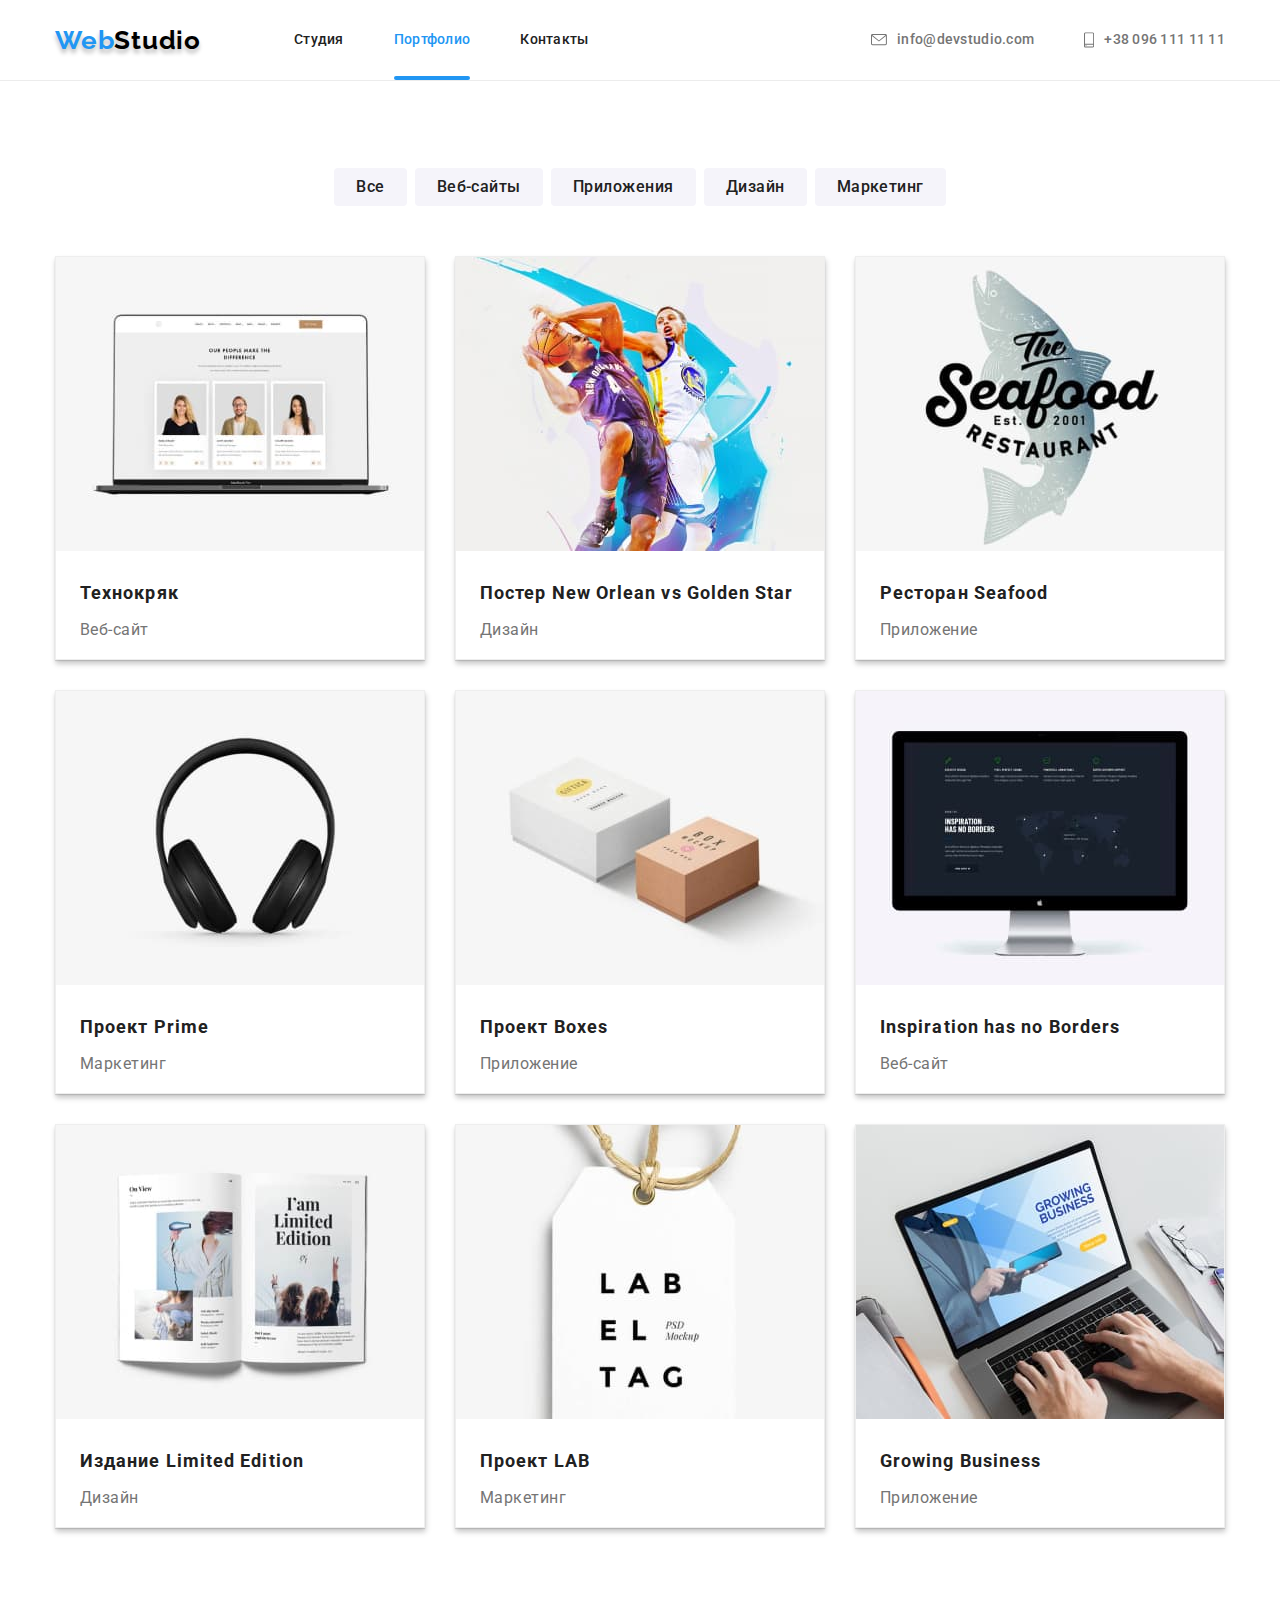
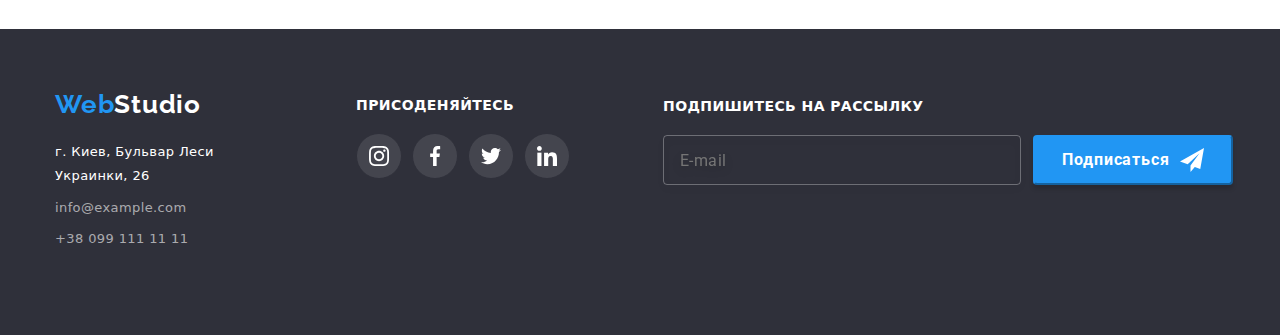
==== commit ec1d073d: "BEM" ====
--- a/portfolio.html
+++ b/portfolio.html
@@ -61,7 +61,6 @@
     </header>
     <hr
       class="container-head zero"
-      align="center"
       width="100%"
       size="1"
       color="#ececec"
@@ -70,115 +69,132 @@
       <!--main content new page-->
       <h1 class="no-display">Портфолио</h1>
       <!--Section button select-->
-      <div class="portfolio-content container">
-        <ul class="search-menu">
-          <li><button class="filter">Все</button></li>
-          <li><button class="filter">Веб-сайты</button></li>
-          <li><button class="filter">Приложения</button></li>
-          <li><button class="filter">Дизайн</button></li>
-          <li><button class="filter">Маркетинг</button></li>
+      <div class="portfolio-menu container">
+        <ul class="portfolio-menu__list">
+          <li class="portfolio-menu__item"><button class="portfolio-menu__button">Все</button></li>
+          <li class="portfolio-menu__item"><button class="portfolio-menu__button">Веб-сайты</button></li>
+          <li class="portfolio-menu__item"><button class="portfolio-menu__button">Приложения</button></li>
+          <li class="portfolio-menu__item"><button class="portfolio-menu__button">Дизайн</button></li>
+          <li class="portfolio-menu__item"><button class="portfolio-menu__button">Маркетинг</button></li>
         </ul>
       </div>
-      <section class="portfolio-section">
+      <section class="portfolio">
         <div class="container">
           <!--Content-projects-section-->
-          <ul class="portfolio-projects">
-            <li class="project-li">
-              <a href=""
-                ><div class="project-im">
+          <ul class="portfolio__list">
+            <li class="portfolio__item">
+              <a href=""
+                ><div class="project">
                   <img
                     src="images/img-portfolio/img-tehnocrack.jpg"
                     alt="Приложение на ноутбуке"
                   />
-                  <p class="project-text">
+                  <p class="project__description">
                     Технокряк это современная площадка распространения
                     коронавируса. Компании используют эту платформу для
                     цифрового шпионажа и атак на защищённые сервера конкурентов.
                   </p>
                 </div>
 
-                <h2 class="img-head">Технокряк</h2>
-                <p class="img-p">Веб-сайт</p>
-              </a>
-            </li>
-            <li>
-              <a href=""
-                ><img
+                <h2 class="project__title">Технокряк</h2>
+                <p class="project__text">Веб-сайт</p>
+              </a>
+            </li>
+            <li class="portfolio__item">
+              
+              <a href=""
+                ><div class="project"><img
                   src="images/img-portfolio/img-poster-neworlean.jpg"
                   alt="Баскетболисты на постере"
                 />
-                <h2 class="img-head">Постер New Orlean vs Golden Star</h2>
-                <p class="img-p">Дизайн</p>
-              </a>
-            </li>
-            <li>
-              <a href=""
-                ><img
+                <h2 class="project__title">Постер New Orlean vs Golden Star</h2>
+                <p class="project__text">Дизайн</p>
+                </div>
+              </a>
+            </li>
+            <li class="portfolio__item">
+              
+              <a href=""
+                ><div class="project"><img
                   src="images/img-portfolio/img-rest-sea-food.jpg"
                   alt="Логотип ресторана Seafood"
                 />
-                <h2 class="img-head">Ресторан Seafood</h2>
-                <p class="img-p">Приложение</p>
-              </a>
-            </li>
-            <li>
-              <a href=""
-                ><img
+                <h2 class="project__title">Ресторан Seafood</h2>
+                <p class="project__text">Приложение</p>
+                  </div>
+              </a>
+            </li>
+            <li class="portfolio__item">
+                            <a href=""
+                ><div class="project"><img
                   src="images/img-portfolio/img-proj-prime.jpg"
                   alt="Наушники"
                 />
-                <h2 class="img-head">Проект Prime</h2>
-                <p class="img-p">Маркетинг</p>
-              </a>
-            </li>
-            <li>
-              <a href=""
-                ><img
+                <h2 class="project__title">Проект Prime</h2>
+                <p class="project__text">Маркетинг</p>
+                  </div>
+              </a>
+            </li>
+            <li class="portfolio__item">
+              
+              <a href=""
+                ><div class="project">
+
+                <img
                   src="images/img-portfolio/img-proj-boxes.jpg"
                   alt="2 картонные коробки"
                 />
-                <h2 class="img-head">Проект Boxes</h2>
-                <p class="img-p">Приложение</p>
-              </a>
-            </li>
-            <li>
-              <a href=""
-                ><img
+                <h2 class="project__title">Проект Boxes</h2>
+                <p class="project__text">Приложение</p>
+              </div>
+              </a>
+            </li>
+            <li class="portfolio__item">
+                            <a href=""
+                ><div class="project"><img
                   src="images/img-portfolio/img-inspiration-no-borders.jpg"
                   alt="Приложение на MacBook"
                 />
-                <h2 class="img-head">Inspiration has no Borders</h2>
-                <p class="img-p">Веб-сайт</p>
-              </a>
-            </li>
-            <li>
-              <a href=""
-                ><img
+                <h2 class="project__title">Inspiration has no Borders</h2>
+                <p class="project__text">Веб-сайт</p>
+                  </div> 
+                
+              </a>
+            </li>
+            <li class="portfolio__item">
+              
+              <a href=""
+                ><div class="project"><img
                   src="images/img-portfolio/img-limited-edition.jpg"
                   alt="Книга"
                 />
-                <h2 class="img-head">Издание Limited Edition</h2>
-                <p class="img-p">Дизайн</p>
-              </a>
-            </li>
-            <li>
-              <a href=""
-                ><img
+                <h2 class="project__title">Издание Limited Edition</h2>
+                <p class="project__text">Дизайн</p>
+                </div>
+              </a>
+            </li>
+            <li class="portfolio__item">
+              
+              <a href=""
+                ><div class="project"><img
                   src="images/img-portfolio/img-proj-lab.jpg"
                   alt="Этикетка проекта LAB"
                 />
-                <h2 class="img-head">Проект LAB</h2>
-                <p class="img-p">Маркетинг</p>
-              </a>
-            </li>
-            <li>
-              <a href=""
-                ><img
+                <h2 class="project__title">Проект LAB</h2>
+                <p class="project__text">Маркетинг</p>
+                  </div>
+              </a>
+            </li>
+            <li class="portfolio__item">
+              
+              <a href=""
+                ><div class="project"><img
                   src="images/img-portfolio/img-growing-business.jpg"
                   alt="Приложение Growing Business на ноутбуке"
                 />
-                <h2 class="img-head">Growing Business</h2>
-                <p class="img-p">Приложение</p>
+                <h2 class="project__title">Growing Business</h2>
+                <p class="project__text">Приложение</p>
+                  </div>
               </a>
             </li>
           </ul>
@@ -196,9 +212,8 @@
               </p>
             </a>
             <address class="address">
-              <span class="address__text">г. Киев, Бульвар Леси Украинки, 26</span> <br />
+              <p class="address__text">г. Киев, Бульвар Леси Украинки, 26</p>
               <a class="address__link" href="mailto:info@example.com"> info@example.com </a>
-              <br />
               <a class="address__link" href="tel:+380991111111"> +38 099 111 11 11 </a>
             </address>
           </li>
@@ -242,9 +257,9 @@
     
             </div>
           <li>
-            <button type="submit" class="subs__button" id="sub-mail">
+            <button type="submit" class="subs__button" id="subm-mail">
               <span>Подписаться </span>
-              <svg class="icon-subs" width="24" height="24">
+              <svg class="subs__icon" width="24" height="24">
                 <use href="./images/sprite.svg#icon-send"></use>
               </svg>
             </button>
@@ -253,5 +268,7 @@
         </ul>
       </div>
     </footer>
-  </body>
-</html>
+    <script src="./js/modal.js"></script>
+    </body>
+    
+    </html>--- a/css/styles.css
+++ b/css/styles.css
@@ -533,18 +533,13 @@
 
 .address {
   width: 231px;
-  font-style: normal;
-  font-weight: normal;
-  font-size: 14px;
-  line-height: 24px;
-  letter-spacing: 0.03em;
 }
 
 .address__text {
   margin-bottom: 9px;
   font-style: normal;
   font-weight: 400;
-  font-size: 14px;
+  font-size: 13px;
   line-height: 24px;
   letter-spacing: 0.03em;
   color: var(--Logo-white-color);
@@ -554,7 +549,7 @@
   color: rgba(255, 255, 255, 0.6);
   font-style: normal;
   font-weight: normal;
-  font-size: 14px;
+  font-size: 13px;
   line-height: 1.71;
   /* or 171% */
   letter-spacing: 0.03em;
@@ -673,11 +668,34 @@
 .subs__button:focus {
   background-color: #188ce8;
 }
-
+.subs__icon {
+  margin-left: 10px;
+}
 .menu__link-active {
   color: var(--Logo-blue-color);
 }
-button.filter {
+
+/* PORTFOLIO - PAGE Styles*/
+/* PORTFOLIO - PAGE Styles*/
+/* PORTFOLIO - PAGE Styles*/
+
+.no-display {
+  display: none;
+}
+.zero {
+  margin-bottom: 0px;
+  margin-top: 0px;
+}
+.portfolio-menu__list {
+  display: flex;
+  justify-content: center;
+  margin-top: 87px;
+  margin-bottom: 50px;
+}
+.portfolio-menu__list .portfolio-menu__item:not(:last-child) {
+  margin-right: 8px;
+}
+.portfolio-menu__button {
   padding: 6px 22px 6px 22px;
   color: var(--h2-text-color);
   background-color: var(--our-team-background);
@@ -694,8 +712,8 @@
   transition-duration: 250ms;
   transition-timing-function: cubic-bezier(0.4, 0, 0.2, 1);
 }
-button.filter:hover,
-button.active:focus {
+.portfolio-menu__button:hover,
+.portfolio-menu__button:focus {
   color: var(--Logo-white-color);
   background-color: var(--Logo-blue-color);
   font-style: normal;
@@ -707,58 +725,24 @@
   border-color: var(--Logo-white-color);
   box-shadow: 0px 4px 5px 0 rgba(0, 0, 0, 0.5); /* Параметры тени */
 }
-h2.img-head {
-  color: var(--h2-text-color);
-  font-style: normal;
-  font-weight: bold;
-  font-size: 18px;
-  line-height: 36px;
-  letter-spacing: 0.06em;
-}
-p.img-p {
-  color: var(--p-text-color);
-  font-style: normal;
-  font-weight: normal;
-  font-size: 16px;
-  line-height: 30px;
-  letter-spacing: 0.03em;
-}
-/* PORTFOLIO - PAGE Styles*/
-/* PORTFOLIO - PAGE Styles*/
-/* PORTFOLIO - PAGE Styles*/
-
-.no-display {
-  display: none;
-}
-.zero {
-  margin-bottom: 0px;
-  margin-top: 0px;
-}
-.search-menu {
-  display: flex;
-  justify-content: center;
-  margin-top: 87px;
-  margin-bottom: 50px;
-}
-.search-menu > li:not(:last-child) {
-  margin-right: 8px;
-}
-.portfolio-section {
+.portfolio-menu {
+  flex-direction: column;
+  justify-content: center;
+}
+
+.portfolio {
   margin-top: 0px;
   margin-bottom: 101px;
 }
-.portfolio-content {
-  flex-direction: column;
-  justify-content: center;
-}
-.portfolio-projects {
+
+.portfolio__list {
   display: flex;
   flex-wrap: wrap;
   justify-content: center;
   margin-top: 0px;
   margin-bottom: 0px;
 }
-.portfolio-projects > li {
+.portfolio__list .portfolio__item {
   box-sizing: border-box;
   max-width: 370px;
   max-height: 404px;
@@ -768,44 +752,52 @@
   border-width: 1px;
   border-color: #eeeeee;
 }
-.portfolio-projects > li:hover,
-.portfolio-projects > li:focus {
+.portfolio__list .portfolio__item:hover,
+.portfolio__list .portfolio__item {
   box-shadow: 0px 1px 1px rgba(0, 0, 0, 0.12), 0px 4px 4px rgba(0, 0, 0, 0.06),
     1px 4px 6px rgba(0, 0, 0, 0.16);
 }
-.portfolio-projects > li:not(:nth-last-child(-n + 3)) {
+.portfolio__list .portfolio__item:not(:nth-last-child(-n + 3)) {
   margin-bottom: 30px;
 }
-.portfolio-projects > li:not(:nth-child(3n + 0)) {
+.portfolio__list .portfolio__item:not(:nth-child(3n + 0)) {
   margin-right: 30px;
 }
-.portfolio-projects > li > a > h2 {
+.project__title {
+  color: var(--h2-text-color);
+  font-style: normal;
+  font-weight: bold;
+  font-size: 18px;
+  line-height: 36px;
+  letter-spacing: 0.06em;
+}
+.project__text {
+  color: var(--p-text-color);
+  font-style: normal;
+  font-weight: normal;
+  font-size: 16px;
+  line-height: 30px;
+  letter-spacing: 0.03em;
+}
+.project__title {
   box-sizing: border-box;
   margin-left: 24px;
   margin-bottom: 4px;
   padding-top: 20px;
 }
-.portfolio-projects > li > a > p {
+.project__text {
   box-sizing: border-box;
   margin-left: 24px;
   margin-top: 0px;
   margin-bottom: 0px;
   padding-bottom: 20px;
 }
-/* ОФОРМЛЕННЯ ГРАФІКИ*/
-/* ОФОРМЛЕННЯ ГРАФІКИ*/
-/* ОФОРМЛЕННЯ ГРАФІКИ*/
-
-.pr-div {
-  width: 100%;
-  height: 100%;
-}
 /* Портфолио переход для проекта*/
-.project-im {
+.project {
   position: relative;
   overflow: hidden;
 }
-.project-text {
+.project__description {
   position: absolute;
   opacity: 1;
   /*0*/
@@ -830,13 +822,23 @@
   transition-timing-function: cubic-bezier(0.4, 0, 0.2, 1);
 }
 
-.project-li:hover .project-text,
-.project-li:focus .project-text {
+.portfolio__item:hover .project__description,
+.portfolio__item:focus .project__description {
   transform: translateY(15px);
 }
-section > div > ul::backdrop {
+.portfolio__list::backdrop {
   background-color: var(--p-text-color);
 }
+
+/* ОФОРМЛЕННЯ ГРАФІКИ*/
+/* ОФОРМЛЕННЯ ГРАФІКИ*/
+/* ОФОРМЛЕННЯ ГРАФІКИ*/
+
+.pr-div {
+  width: 100%;
+  height: 100%;
+}
+
 .is-hidden {
   display: none;
 }
@@ -861,11 +863,11 @@
   left: 0;
   margin: auto;
 }
-form {
+.form-section {
   padding: 0%;
   margin: 0%;
 }
-form > div > h2 {
+.modal__title {
   margin-top: 40px;
 
   font-family: Roboto;
@@ -878,16 +880,17 @@
 
   color: var(--h2-text-color);
 }
-.form-div {
+.modal__element {
   position: relative;
   display: flex;
   flex-direction: column;
 }
+/*обнуление*/
 input,
 textarea {
   outline: none;
 }
-.form-input {
+.modal__input {
   display: flex;
   align-items: center;
   margin-top: 28px;
@@ -899,17 +902,16 @@
   transition-property: border;
   transition-duration: 250ms;
 }
-textarea {
-  margin: 0%;
-}
-.form-com {
+
+.modal__textarea {
   resize: none;
   height: 120px;
   padding-left: 10px;
   padding-top: 5px;
-}
-
-.form-label {
+  margin: 28px 0px 0px 0px;
+}
+
+.modal__label {
   position: absolute;
   transform: translateX(0px) translateY(10px);
 
@@ -933,13 +935,13 @@
 }
 */
 
-.form-icon {
+.modal__icon {
   position: absolute;
   transform: translateX(14px) translateY(350%);
   transition-property: fill;
   transition-duration: 250ms;
 }
-.form-div:focus-within > .form-icon
+.modal__element:focus-within > .modal__icon
 /*.form-div:focus-within > .form-input,
 .form-div:focus-within > .form-label*/ {
   fill: var(--Logo-blue-color);
@@ -951,10 +953,10 @@
   color: var(--Logo-blue-color);
 }
 */
-.form-input:focus {
+.modal__input:focus {
   border: 1px solid #2196f3;
 }
-.apply > span {
+.modal__apply-display {
   display: inline-block;
   margin-top: 20px;
   font-family: Roboto;
@@ -966,31 +968,28 @@
   letter-spacing: 0.03em;
   color: #757575;
 }
-.apply a {
-}
-.checkbox {
+.modal__checkbox {
   padding-top: 20px;
   -webkit-appearance: none;
   -moz-appearance: none;
   appearance: none;
-
   position: absolute;
 }
-.icon-f {
+.modal__apply-border {
   width: 16px;
   height: 15px;
   border: 2px solid #212121;
   border-radius: 4px;
   transform: translateY(2px);
 }
-.checkbox:checked + .icon-f {
+.modal__checkbox:checked + .modal__apply-border {
   border-color: var(--Logo-blue-color);
   background-color: var(--Logo-blue-color);
   background-image: url("../images/form-icons/icon-check.svg");
   background-size: contain;
   background-origin: border-box;
 }
-.subm {
+.modal__button-submit {
   width: 200px;
   height: 50px;
   margin-top: 40px;
@@ -1010,14 +1009,15 @@
   transition-property: background-color;
   transition-duration: 250ms;
 }
-.subm:hover,
-.subm:focus {
+.modal__button-submit:hover,
+.modal__button-submit:focus {
   background-color: #188ce8;
 }
-.close-f {
+
+.close {
   position: relative;
 }
-.xclose {
+.close__button {
   position: absolute;
   padding: 0%;
   width: 30px;
@@ -1029,11 +1029,7 @@
   transition-property: fill;
   transition-duration: 250ms;
 }
-.xclose:hover,
-.xclose:focus {
+.close__button:hover,
+.close__button:focus {
   fill: var(--Logo-blue-color);
 }
-
-.icon-subs {
-  margin-left: 10px;
-}
